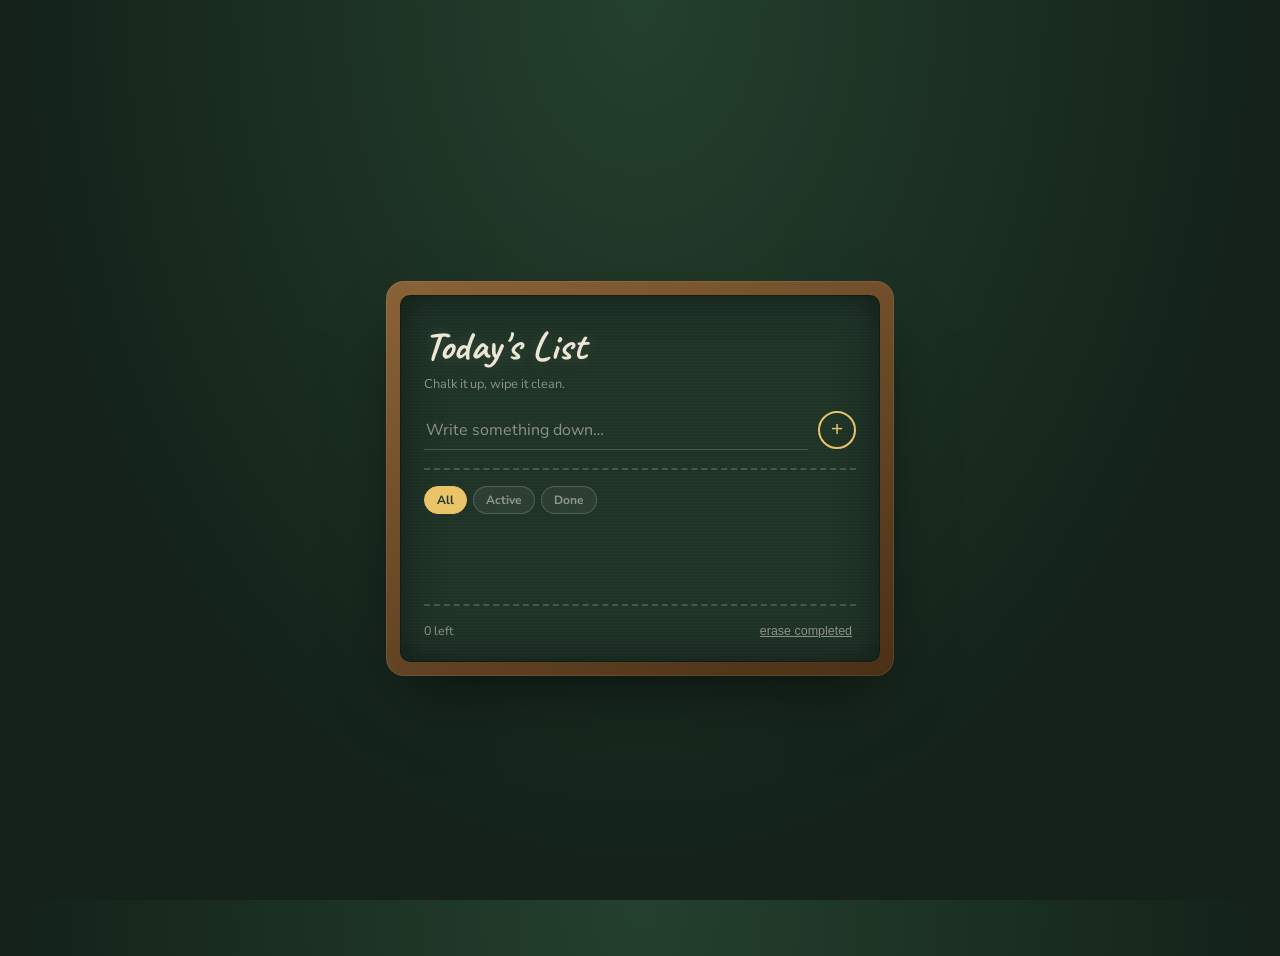
==== index.html @ 038faadf "message" ====
<!DOCTYPE html> 
<html lang="en"> 
  <head> <meta charset="UTF-8"> 
    <meta name="viewport" content="width=device-width, initial-scale=1.0"> 
    <title>Today's List</title> 
    <link rel="preconnect" href="https://fonts.googleapis.com"> 
    <link rel="preconnect" href="https://fonts.gstatic.com" crossorigin> 
    <link href="https://fonts.googleapis.com/css2?family=Caveat:wght@500;700&family=Nunito+Sans:wght@400;600;700;800&display=swap" rel="stylesheet" > <link rel="stylesheet" href="style.css"> 
  </head> 
  <body> 
    <main class="frame"> 
      <section class="board">
  <header class="header">
    <h1>Today's List</h1>
    <span class="date" id="dateLabel"></span>
  </header>

  <p class="subtitle">
    Chalk it up, wipe it clean.
  </p>

  <form id="addForm" class="task-form">
    <input
      type="text"
      id="taskInput"
      placeholder="Write something down…"
      maxlength="140"
      autocomplete="off"
    >

    <button
      type="submit"
      class="add-btn"
      aria-label="Add task"
    >
      +
    </button>
  </form>

  <div class="tabs" role="tablist" aria-label="Filter tasks">

    <button
      class="tab active"
      data-filter="all"
      role="tab"
      aria-selected="true"
    >
      All
    </button>

    <button
      class="tab"
      data-filter="active"
      role="tab"
      aria-selected="false"
    >
      Active
    </button>

    <button
      class="tab"
      data-filter="done"
      role="tab"
      aria-selected="false"
    >
      Done
    </button>

  </div>

  <ul class="task-list" id="list"></ul>

  <p class="empty" id="emptyMsg"></p>

  <footer>
    <span id="countLabel">0 left</span>

    <button
      class="clear-btn"
      id="clearDone"
      type="button"
    >
      erase completed
    </button>
  </footer>

</section>

</main> <script src="script.js"></script> </body> </html>
---- style.css ----
:root {
--board: #1f3327;
--board-edge: #17281d;

--frame-light: #8a6237;
--frame-dark: #4a3016;

--chalk: #ede7d6;
--chalk-dim: #ede7d688;

--chalk-yellow: #e9c468;
--chalk-pink: #dd8f8f;
--chalk-blue: #93b3cf;

--line: #ede7d633;
}

{
box-sizing: border-box;
}

html,
body {
height: 100%;
margin: 0;
}

body {
min-height: 100%;
padding: 28px 16px;

display: flex;
align-items: center;
justify-content: center;

background:
radial-gradient(
ellipse at 50% 0%,
#24402e 0%,
#142219 70%
);

color: var(--chalk);
font-family: "Nunito Sans", sans-serif;
}

/* Main wooden frame */

.frame {
width: 100%;
max-width: 480px;

padding: 14px;

background:
linear-gradient(
155deg,
var(--frame-light),
var(--frame-dark)
);

border-radius: 18px;

box-shadow:
0 30px 60px -20px rgba(0, 0, 0, 0.6),
inset 0 0 0 1px rgba(255, 255, 255, 0.08);
}

/* Chalkboard */

.board {
position: relative;

padding: 26px 24px 20px;

background:
repeating-linear-gradient(
0deg,
rgba(255, 255, 255, 0.015) 0px,
rgba(255, 255, 255, 0.015) 1px,
transparent 1px,
transparent 3px
),
var(--board);

border-radius: 10px;

box-shadow:
inset 0 0 40px rgba(0, 0, 0, 0.45),
inset 0 0 0 1px var(--board-edge);
}

/* Header */

.header {
display: flex;
align-items: baseline;
justify-content: space-between;

margin-bottom: 4px;
}

h1 {
margin: 0;

color: var(--chalk);

font-family: "Caveat", cursive;
font-size: 2.5rem;
font-weight: 700;

letter-spacing: 0.5px;

text-shadow:
0 0 14px rgba(237, 231, 214, 0.15);
}

.date {
color: var(--chalk-dim);

font-family: "Caveat", cursive;
font-size: 1.15rem;
}

.subtitle {
margin: 0 0 18px;

color: var(--chalk-dim);

font-size: 0.8rem;
}

/* Add task form */

.task-form {
display: flex;
gap: 10px;

margin-bottom: 16px;
padding-bottom: 18px;

border-bottom: 2px dashed var(--line);
}

#taskInput {
flex: 1;
min-width: 0;

padding: 8px 2px;

background: transparent;

border: none;
border-bottom: 1px solid var(--line);

outline: none;

color: var(--chalk);

font-family: "Nunito Sans", sans-serif;
font-size: 1rem;
}

#taskInput::placeholder {
color: var(--chalk-dim);
}

#taskInput:focus {
border-bottom-color: var(--chalk-yellow);
}

/* Add button */

.add-btn {
width: 38px;
height: 38px;
flex-shrink: 0;

background: none;

border: 2px solid var(--chalk-yellow);
border-radius: 50%;

color: var(--chalk-yellow);

font-size: 1.3rem;
line-height: 1;

cursor: pointer;

transition:
transform 0.15s ease,
background 0.15s ease;
}

.add-btn:hover {
background: rgba(233, 196, 104, 0.12);
transform: rotate(90deg);
}

/* Tabs */

.tabs {
display: flex;
gap: 6px;

margin-bottom: 14px;
}

.tab {
padding: 5px 12px;

background: rgba(237, 231, 214, 0.06);

border: 1px solid var(--line);
border-radius: 20px;

color: var(--chalk-dim);

font-family: "Nunito Sans", sans-serif;
font-size: 0.75rem;
font-weight: 700;

cursor: pointer;
}

.tab.active {
background: var(--chalk-yellow);
border-color: var(--chalk-yellow);

color: var(--board);
}

/* Task list */

.task-list {
min-height: 60px;

margin: 0;
padding: 0;

list-style: none;
}

.task-item {
display: flex;
align-items: flex-start;
gap: 12px;

padding: 10px 2px;

border-bottom: 1px solid var(--line);
}

.task-item:last-child {
border-bottom: none;
}

/* Checkbox */

.checkbox {
width: 22px;
height: 22px;
flex-shrink: 0;

margin-top: 2px;

appearance: none;

background: transparent;

border: 2px solid var(--chalk-blue);
border-radius: 50%;

cursor: pointer;

position: relative;
}

.checkbox:checked {
background: rgba(233, 196, 104, 0.15);

border-color: var(--chalk-yellow);
}

.checkbox:checked::after {
content: "";

position: absolute;

left: 4px;
top: 6px;

width: 11px;
height: 6px;

border-left: 2.5px solid var(--chalk-yellow);
border-bottom: 2.5px solid var(--chalk-yellow);

transform: rotate(-45deg);
}

/* Task text */

.task-text {
flex: 1;

padding-top: 1px;

font-size: 1.02rem;
line-height: 1.4;

word-break: break-word;
}

.task-item.done .task-text {
color: var(--chalk-dim);

text-decoration: line-through wavy var(--chalk-dim);
text-decoration-thickness: 1px;
}

/* Delete button */

.delete-btn {
padding: 2px 4px;
flex-shrink: 0;

background: none;
border: none;

color: var(--chalk-dim);

font-size: 1.1rem;

cursor: pointer;

opacity: 0.5;
}

.delete-btn:hover {
color: var(--chalk-pink);
opacity: 1;
}

/* Empty message */

.empty {
display: none;

padding: 26px 10px 10px;

color: var(--chalk-dim);

text-align: center;

font-family: "Caveat", cursive;
font-size: 1.3rem;
}

/* Footer */

footer {
display: flex;
align-items: center;
justify-content: space-between;

margin-top: 16px;
padding-top: 14px;

border-top: 2px dashed var(--line);

color: var(--chalk-dim);

font-size: 0.78rem;
}

.clear-btn {
padding: 4px;

background: none;
border: none;

color: var(--chalk-dim);

font-size: 0.78rem;

text-decoration: underline;

cursor: pointer;
}

.clear-btn:hover {
color: var(--chalk-pink);
}

/* Accessibility */

button:focus-visible,
input:focus-visible {
outline: 2px solid var(--chalk-blue);
outline-offset: 2px;
}

/* Mobile */

@media (max-width: 480px) {
body {
padding: 16px 10px;
}

.frame {
padding: 10px;
}

.board {
padding: 22px 18px 18px;
}

h1 {
font-size: 2.2rem;
}
}

/* Reduced motion */

@media (prefers-reduced-motion: reduce) {
.add-btn {
transition: none;
}
}
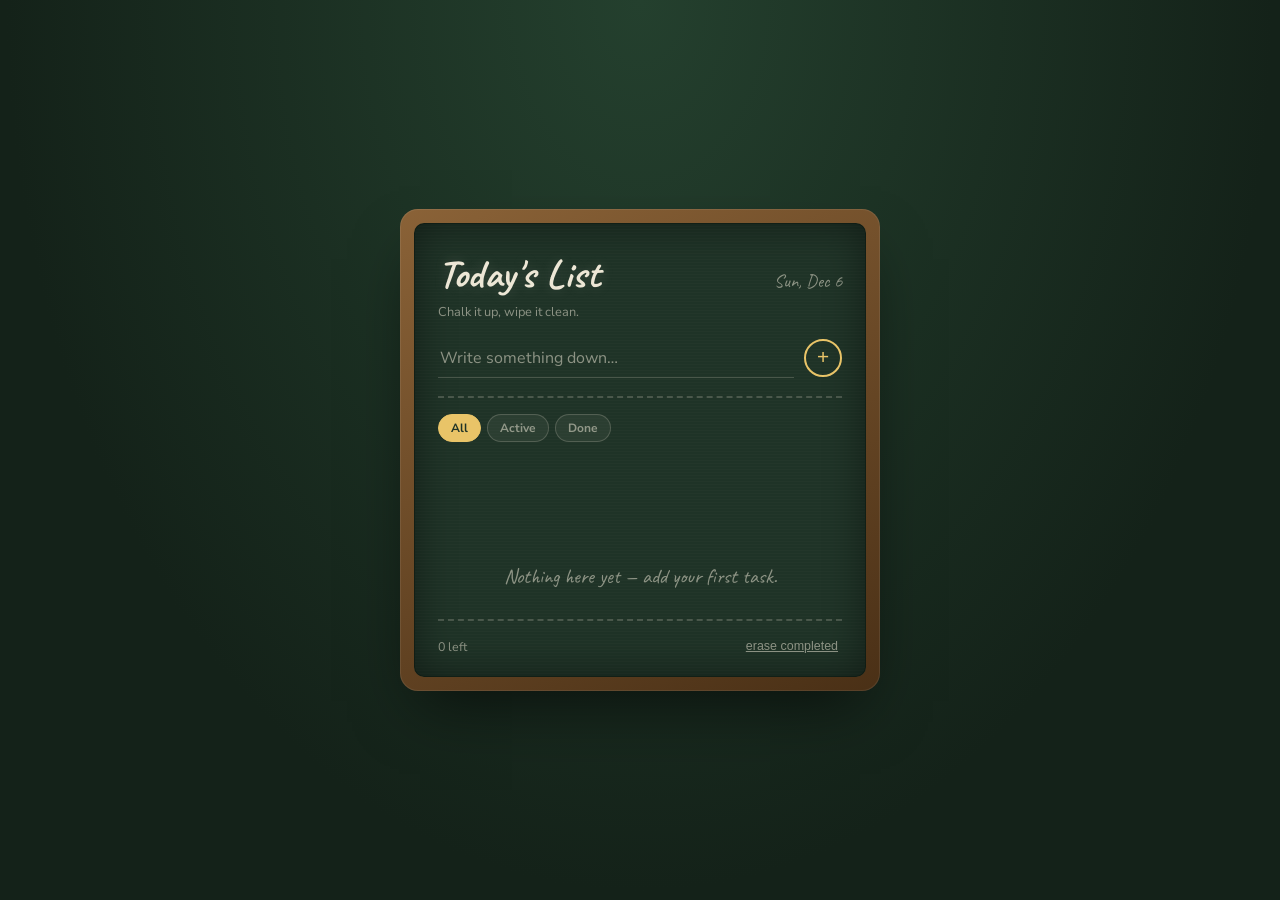
==== commit ff698b89: "updated" ====
--- a/index.html
+++ b/index.html
@@ -1,89 +1,54 @@
-<!DOCTYPE html> 
-<html lang="en"> 
-  <head> <meta charset="UTF-8"> 
-    <meta name="viewport" content="width=device-width, initial-scale=1.0"> 
-    <title>Today's List</title> 
-    <link rel="preconnect" href="https://fonts.googleapis.com"> 
-    <link rel="preconnect" href="https://fonts.gstatic.com" crossorigin> 
-    <link href="https://fonts.googleapis.com/css2?family=Caveat:wght@500;700&family=Nunito+Sans:wght@400;600;700;800&display=swap" rel="stylesheet" > <link rel="stylesheet" href="style.css"> 
-  </head> 
-  <body> 
-    <main class="frame"> 
-      <section class="board">
-  <header class="header">
-    <h1>Today's List</h1>
-    <span class="date" id="dateLabel"></span>
-  </header>
+<!DOCTYPE html>
+<html lang="en">
+  <head>
+    <meta charset="UTF-8">
+    <meta name="viewport" content="width=device-width, initial-scale=1.0">
+    <meta name="theme-color" content="#1f3327">
+    <title>Today's List</title>
+    <link rel="preconnect" href="https://fonts.googleapis.com">
+    <link rel="preconnect" href="https://fonts.gstatic.com" crossorigin>
+    <link href="https://fonts.googleapis.com/css2?family=Caveat:wght@500;700&family=Nunito+Sans:wght@400;600;700;800&display=swap" rel="stylesheet">
+    <link rel="stylesheet" href="style.css">
+  </head>
+  <body>
+    <main class="frame">
+      <section class="board" aria-labelledby="pageTitle">
+        <header class="header">
+          <h1 id="pageTitle">Today's List</h1>
+          <span class="date" id="dateLabel"></span>
+        </header>
 
-  <p class="subtitle">
-    Chalk it up, wipe it clean.
-  </p>
+        <p class="subtitle">Chalk it up, wipe it clean.</p>
 
-  <form id="addForm" class="task-form">
-    <input
-      type="text"
-      id="taskInput"
-      placeholder="Write something down…"
-      maxlength="140"
-      autocomplete="off"
-    >
+        <form id="addForm" class="task-form">
+          <input
+            type="text"
+            id="taskInput"
+            placeholder="Write something down…"
+            maxlength="140"
+            autocomplete="off"
+            aria-label="New task"
+            required
+          >
+          <button type="submit" class="add-btn" aria-label="Add task">+</button>
+        </form>
 
-    <button
-      type="submit"
-      class="add-btn"
-      aria-label="Add task"
-    >
-      +
-    </button>
-  </form>
+        <div class="tabs" role="tablist" aria-label="Filter tasks">
+          <button class="tab active" type="button" data-filter="all" role="tab" aria-selected="true">All</button>
+          <button class="tab" type="button" data-filter="active" role="tab" aria-selected="false">Active</button>
+          <button class="tab" type="button" data-filter="done" role="tab" aria-selected="false">Done</button>
+        </div>
 
-  <div class="tabs" role="tablist" aria-label="Filter tasks">
+        <ul class="task-list" id="list" aria-label="Tasks"></ul>
+        <p class="empty" id="emptyMsg"></p>
+        <p class="status" id="statusMsg" role="status" aria-live="polite"></p>
 
-    <button
-      class="tab active"
-      data-filter="all"
-      role="tab"
-      aria-selected="true"
-    >
-      All
-    </button>
-
-    <button
-      class="tab"
-      data-filter="active"
-      role="tab"
-      aria-selected="false"
-    >
-      Active
-    </button>
-
-    <button
-      class="tab"
-      data-filter="done"
-      role="tab"
-      aria-selected="false"
-    >
-      Done
-    </button>
-
-  </div>
-
-  <ul class="task-list" id="list"></ul>
-
-  <p class="empty" id="emptyMsg"></p>
-
-  <footer>
-    <span id="countLabel">0 left</span>
-
-    <button
-      class="clear-btn"
-      id="clearDone"
-      type="button"
-    >
-      erase completed
-    </button>
-  </footer>
-
-</section>
-
-</main> <script src="script.js"></script> </body> </html>+        <footer>
+          <span id="countLabel">0 left</span>
+          <button class="clear-btn" id="clearDone" type="button">erase completed</button>
+        </footer>
+      </section>
+    </main>
+    <script src="script.js"></script>
+  </body>
+</html>
--- a/style.css
+++ b/style.css
@@ -15,7 +15,7 @@
 --line: #ede7d633;
 }
 
-{
+* {
 box-sizing: border-box;
 }
 
@@ -313,6 +313,51 @@
 word-break: break-word;
 }
 
+.edit-btn,
+.edit-action {
+padding: 4px 2px;
+flex-shrink: 0;
+
+background: none;
+border: none;
+
+color: var(--chalk-dim);
+font-family: "Nunito Sans", sans-serif;
+font-size: 0.75rem;
+font-weight: 700;
+
+cursor: pointer;
+}
+
+.edit-btn:hover,
+.edit-action:hover {
+color: var(--chalk-yellow);
+}
+
+.edit-form {
+display: flex;
+align-items: center;
+gap: 8px;
+width: 100%;
+}
+
+.edit-input {
+flex: 1;
+min-width: 0;
+padding: 6px 2px;
+
+background: transparent;
+border: none;
+border-bottom: 1px solid var(--chalk-yellow);
+
+color: var(--chalk);
+font: inherit;
+}
+
+.cancel-btn:hover {
+color: var(--chalk-pink);
+}
+
 .task-item.done .task-text {
 color: var(--chalk-dim);
 
@@ -356,6 +401,16 @@
 
 font-family: "Caveat", cursive;
 font-size: 1.3rem;
+}
+
+.status {
+margin: 8px 0 0;
+color: var(--chalk-pink);
+font-size: 0.78rem;
+}
+
+.status:empty {
+display: none;
 }
 
 /* Footer */
